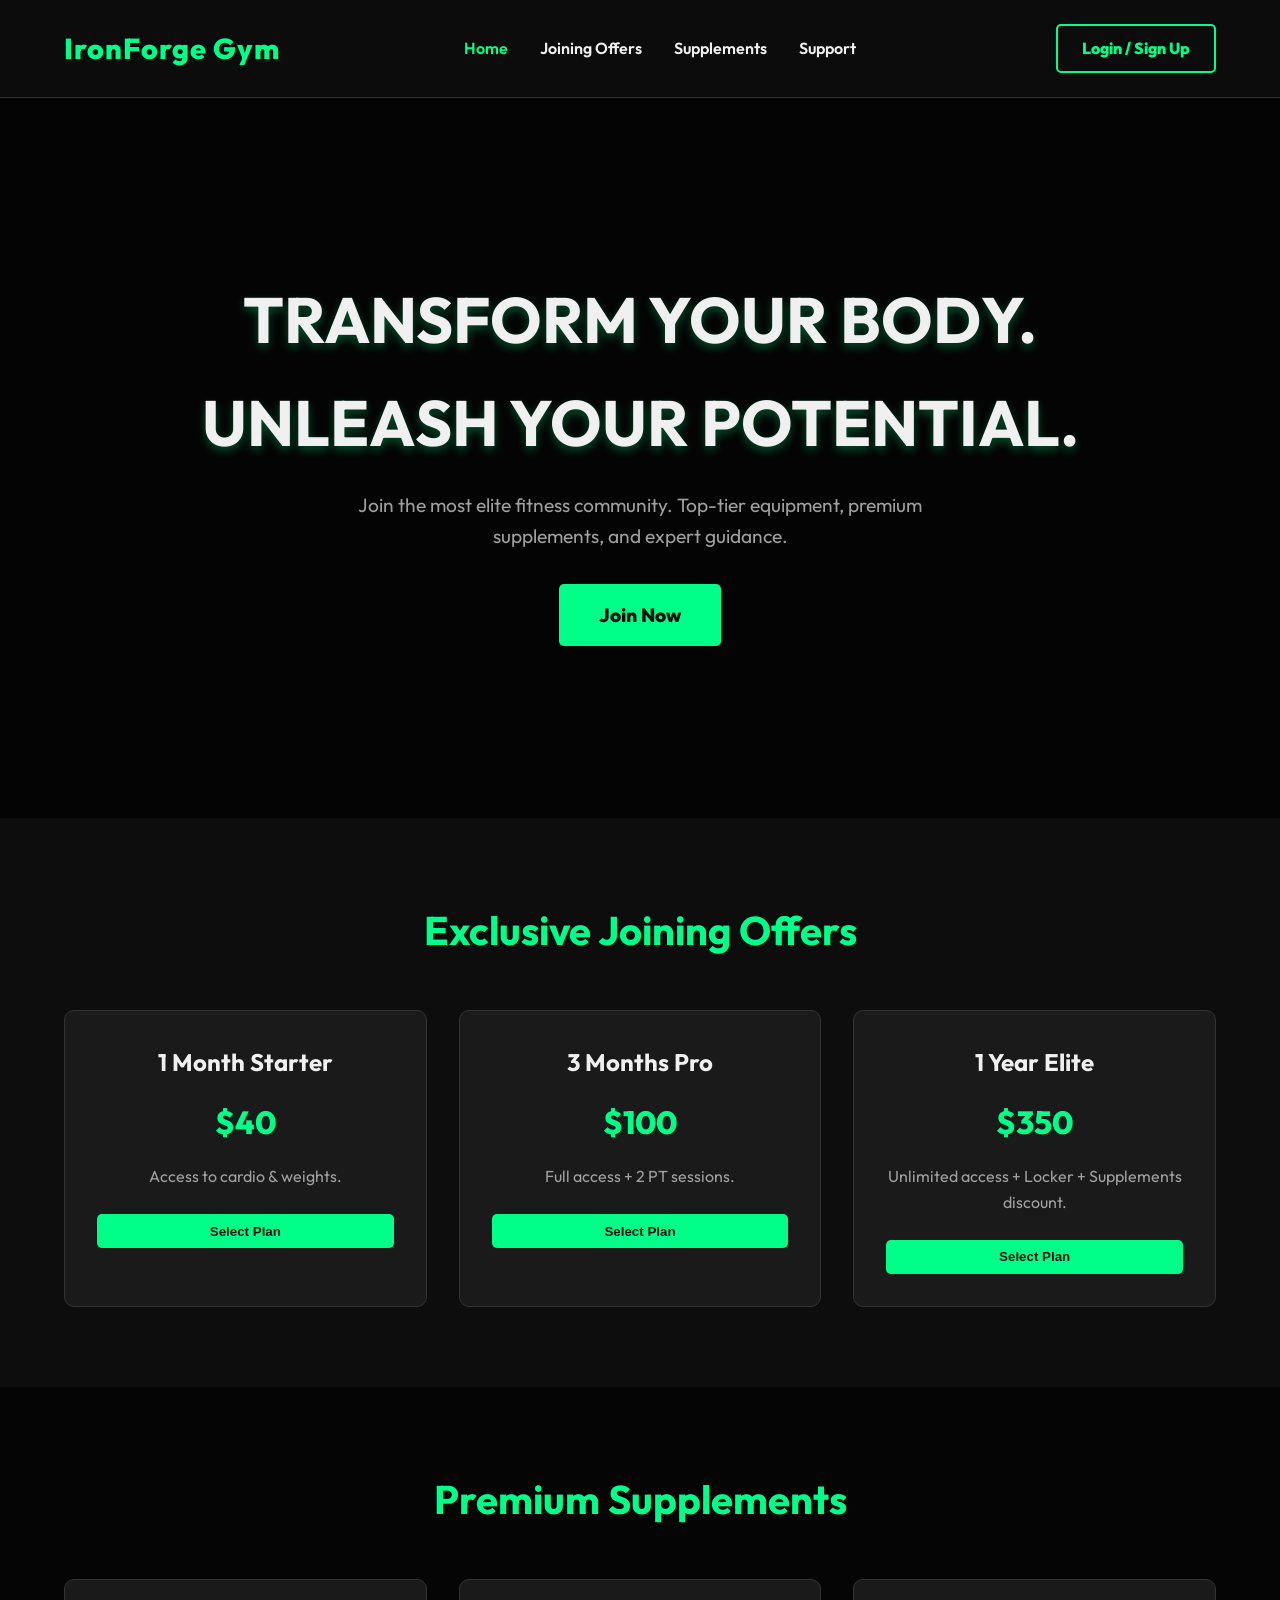
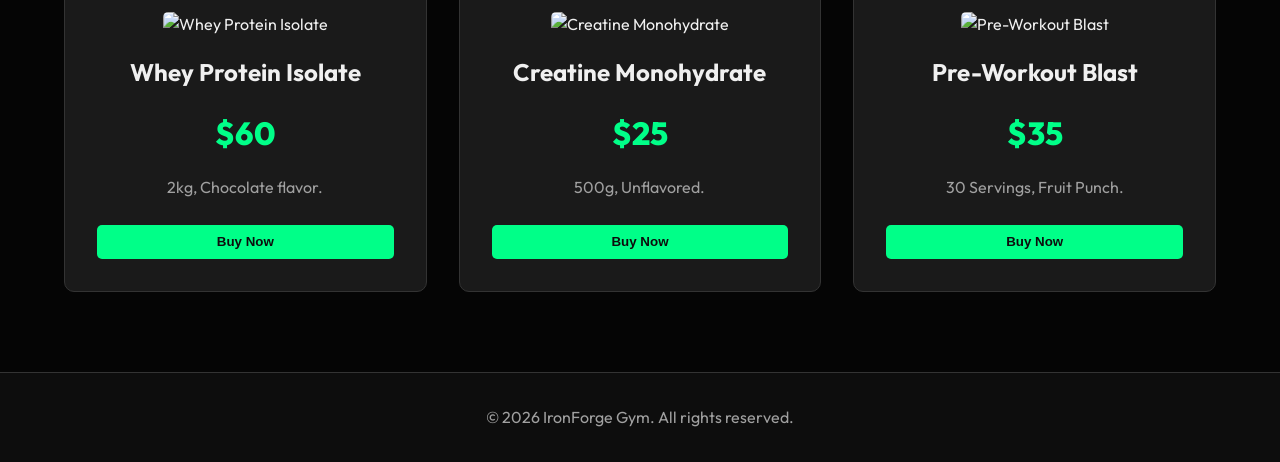
==== admin.html @ e82761b4 "main" ====
<!DOCTYPE html>
<html lang="en">
<head>
    <meta charset="UTF-8">
    <meta name="viewport" content="width=device-width, initial-scale=1.0">
    <title>Admin Dashboard - IronForge Gym</title>
    <link rel="stylesheet" href="css/style.css">
    <link href="https://fonts.googleapis.com/css2?family=Outfit:wght@300;400;600;800&display=swap" rel="stylesheet">
</head>
<body class="admin-body">
    <div class="sidebar">
        <div class="logo">Admin Panel</div>
        <ul class="admin-nav">
            <li><a href="#" class="active" data-target="orders">Manage Orders</a></li>
            <li><a href="#" data-target="offers">Manage Offers</a></li>
            <li><a href="#" data-target="members">Gym Members</a></li>
            <li><a href="#" data-target="support">Support Tickets</a></li>
        </ul>
        <a href="index.html" class="btn btn-outline" style="margin-top: 2rem; width: 100%; text-align: center;">Back to Site</a>
    </div>

    <div class="admin-content">
        <header class="admin-header">
            <h2>Dashboard</h2>
            <div class="stats">
                <div class="stat-box">Users: <span id="statUsers">0</span></div>
                <div class="stat-box">Orders: <span id="statOrders">0</span></div>
                <div class="stat-box">Tickets: <span id="statTickets">0</span></div>
            </div>
        </header>

        <!-- Orders Section -->
        <section id="orders" class="admin-section active">
            <h3>Supplement & Gym Joining Orders</h3>
            <div class="table-responsive">
                <table class="admin-table">
                    <thead>
                        <tr>
                            <th>Order ID</th>
                            <th>User</th>
                            <th>Type</th>
                            <th>Item Name</th>
                            <th>Status</th>
                            <th>Actions</th>
                        </tr>
                    </thead>
                    <tbody id="ordersTableBody">
                    </tbody>
                </table>
            </div>
        </section>

        <!-- Offers Section -->
        <section id="offers" class="admin-section">
            <h3>Manage Joining Offers</h3>
            <form id="addOfferForm" class="admin-form">
                <input type="text" id="offerTitle" placeholder="Offer Title (e.g. 3 Months Pro)" required>
                <input type="text" id="offerPrice" placeholder="Price (e.g. $100)" required>
                <input type="text" id="offerDesc" placeholder="Description" required>
                <button type="submit" class="btn">Add Offer</button>
            </form>
            <div class="grid" id="adminOffersGrid">
            </div>
        </section>

        <!-- Members Section -->
        <section id="members" class="admin-section">
            <h3>Gym Members (Users)</h3>
            <div class="table-responsive">
                <table class="admin-table">
                    <thead>
                        <tr>
                            <th>User ID</th>
                            <th>Name</th>
                            <th>Email</th>
                            <th>Role</th>
                        </tr>
                    </thead>
                    <tbody id="membersTableBody">
                    </tbody>
                </table>
            </div>
        </section>

        <!-- Support Section -->
        <section id="support" class="admin-section">
            <h3>Support Tickets</h3>
            <div class="table-responsive">
                <table class="admin-table">
                    <thead>
                        <tr>
                            <th>Ticket ID</th>
                            <th>User Name</th>
                            <th>Subject</th>
                            <th>Message</th>
                            <th>Status</th>
                            <th>Actions</th>
                        </tr>
                    </thead>
                    <tbody id="supportTableBody">
                    </tbody>
                </table>
            </div>
        </section>
    </div>

    <script src="js/db.js"></script>
    <script src="js/admin.js"></script>
</body>
</html>
---- css/style.css ----
/* CSS Variables for Theme */
:root {
    --bg-color: #0d0d0d;
    --bg-darker: #050505;
    --bg-card: #1a1a1a;
    --text-main: #f0f0f0;
    --text-muted: #a0a0a0;
    --accent: #00ff88;
    --accent-hover: #00cc6a;
    --danger: #ff4444;
    --font: 'Outfit', sans-serif;
}

* {
    margin: 0;
    padding: 0;
    box-sizing: border-box;
}

body {
    font-family: var(--font);
    background-color: var(--bg-color);
    color: var(--text-main);
    line-height: 1.6;
}

a {
    text-decoration: none;
    color: inherit;
}

/* Navbar */
.navbar {
    display: flex;
    justify-content: space-between;
    align-items: center;
    padding: 1.5rem 5%;
    background-color: rgba(13, 13, 13, 0.9);
    position: sticky;
    top: 0;
    z-index: 100;
    backdrop-filter: blur(10px);
    border-bottom: 1px solid #333;
}

.logo {
    font-size: 1.8rem;
    font-weight: 800;
    color: var(--accent);
    letter-spacing: 1px;
}

.nav-links {
    list-style: none;
    display: flex;
    gap: 2rem;
}

.nav-links a {
    font-weight: 600;
    transition: color 0.3s ease;
}

.nav-links a:hover, .nav-links a.active {
    color: var(--accent);
}

.nav-actions {
    display: flex;
    align-items: center;
    gap: 1rem;
}

#userInfo {
    font-weight: 600;
    color: var(--accent);
}

/* Buttons */
.btn {
    background-color: var(--accent);
    color: var(--bg-color);
    padding: 0.6rem 1.5rem;
    border: none;
    border-radius: 5px;
    font-weight: 800;
    cursor: pointer;
    transition: all 0.3s ease;
    display: inline-block;
}

.btn:hover {
    background-color: var(--accent-hover);
    transform: translateY(-2px);
}

.btn-outline {
    background-color: transparent;
    color: var(--accent);
    border: 2px solid var(--accent);
}

.btn-outline:hover {
    background-color: var(--accent);
    color: var(--bg-color);
}

.btn-large {
    padding: 1rem 2.5rem;
    font-size: 1.2rem;
}

.btn-full {
    width: 100%;
}

.btn-danger {
    background-color: var(--danger);
    color: white;
}

.btn-danger:hover {
    background-color: #cc0000;
}

/* Hero Section */
.hero {
    height: 80vh;
    display: flex;
    align-items: center;
    justify-content: center;
    text-align: center;
    background: linear-gradient(rgba(0,0,0,0.7), rgba(0,0,0,0.7)), url('https://images.unsplash.com/photo-1534438327276-14e5300c3a48?q=80&w=1470&auto=format&fit=crop') center/cover;
}

.hero h1 {
    font-size: 4rem;
    margin-bottom: 1rem;
    text-transform: uppercase;
    text-shadow: 0 4px 10px rgba(0, 255, 136, 0.3);
}

.hero p {
    font-size: 1.2rem;
    color: var(--text-muted);
    margin-bottom: 2rem;
    max-width: 600px;
    margin-left: auto;
    margin-right: auto;
}

/* Sections & Grids */
.section {
    padding: 5rem 5%;
}

.bg-darker {
    background-color: var(--bg-darker);
}

.section-title {
    text-align: center;
    font-size: 2.5rem;
    margin-bottom: 3rem;
    color: var(--accent);
}

.grid {
    display: grid;
    grid-template-columns: repeat(auto-fit, minmax(300px, 1fr));
    gap: 2rem;
}

/* Cards */
.card {
    background-color: var(--bg-card);
    border-radius: 10px;
    padding: 2rem;
    text-align: center;
    transition: transform 0.3s ease, box-shadow 0.3s ease;
    border: 1px solid #333;
}

.card:hover {
    transform: translateY(-10px);
    box-shadow: 0 10px 20px rgba(0, 255, 136, 0.1);
    border-color: var(--accent);
}

.card h3 {
    font-size: 1.5rem;
    margin-bottom: 1rem;
}

.card .price {
    font-size: 2rem;
    color: var(--accent);
    font-weight: 800;
    margin-bottom: 1rem;
}

.card p {
    color: var(--text-muted);
    margin-bottom: 1.5rem;
}

.card img {
    width: 100%;
    height: 200px;
    object-fit: cover;
    border-radius: 5px;
    margin-bottom: 1rem;
}

/* Auth Page */
.center-content {
    display: flex;
    align-items: center;
    justify-content: center;
    min-height: 100vh;
}

.auth-container, .support-container {
    background-color: var(--bg-card);
    padding: 3rem;
    border-radius: 10px;
    width: 100%;
    max-width: 450px;
    box-shadow: 0 0 30px rgba(0,0,0,0.5);
    border: 1px solid #333;
}

.tabs {
    display: flex;
    margin-bottom: 2rem;
    border-bottom: 1px solid #333;
}

.tab-btn {
    flex: 1;
    background: none;
    border: none;
    color: var(--text-muted);
    padding: 1rem;
    font-size: 1.1rem;
    cursor: pointer;
    transition: 0.3s;
}

.tab-btn.active {
    color: var(--accent);
    border-bottom: 2px solid var(--accent);
}

.auth-form {
    display: none;
}

.auth-form.active {
    display: block;
}

.form-group {
    margin-bottom: 1.5rem;
}

.form-group label {
    display: block;
    margin-bottom: 0.5rem;
    color: var(--text-muted);
}

.form-group input, .form-group textarea {
    width: 100%;
    padding: 0.8rem;
    background-color: var(--bg-darker);
    border: 1px solid #333;
    color: var(--text-main);
    border-radius: 5px;
    font-family: var(--font);
}

.form-group input:focus, .form-group textarea:focus {
    outline: none;
    border-color: var(--accent);
}

.error-msg {
    color: var(--danger);
    margin-top: 1rem;
    text-align: center;
}

.success-msg {
    color: var(--accent);
    margin-top: 1rem;
    text-align: center;
}

.back-link {
    display: block;
    text-align: center;
    margin-top: 2rem;
    color: var(--text-muted);
}

.back-link:hover {
    color: var(--accent);
}

/* Admin Layout */
.admin-body {
    display: flex;
    min-height: 100vh;
    background-color: var(--bg-darker);
}

.sidebar {
    width: 250px;
    background-color: var(--bg-card);
    padding: 2rem;
    border-right: 1px solid #333;
}

.admin-nav {
    list-style: none;
    margin-top: 3rem;
}

.admin-nav li {
    margin-bottom: 1rem;
}

.admin-nav a {
    display: block;
    padding: 1rem;
    border-radius: 5px;
    color: var(--text-muted);
    transition: 0.3s;
}

.admin-nav a:hover, .admin-nav a.active {
    background-color: rgba(0, 255, 136, 0.1);
    color: var(--accent);
}

.admin-content {
    flex: 1;
    padding: 3rem;
    overflow-y: auto;
}

.admin-header {
    margin-bottom: 3rem;
}

.stats {
    display: flex;
    gap: 2rem;
    margin-top: 1rem;
}

.stat-box {
    background-color: var(--bg-card);
    padding: 1.5rem;
    border-radius: 10px;
    border: 1px solid #333;
    flex: 1;
    font-size: 1.2rem;
    color: var(--text-muted);
}

.stat-box span {
    display: block;
    font-size: 2.5rem;
    color: var(--accent);
    font-weight: 800;
    margin-top: 0.5rem;
}

.admin-section {
    display: none;
}

.admin-section.active {
    display: block;
}

.admin-table {
    width: 100%;
    border-collapse: collapse;
    margin-top: 1rem;
}

.admin-table th, .admin-table td {
    padding: 1rem;
    text-align: left;
    border-bottom: 1px solid #333;
}

.admin-table th {
    color: var(--text-muted);
    font-weight: 600;
}

.admin-table tr:hover {
    background-color: rgba(255,255,255,0.02);
}

.admin-form {
    display: flex;
    gap: 1rem;
    margin-bottom: 2rem;
    background: var(--bg-card);
    padding: 1.5rem;
    border-radius: 10px;
    border: 1px solid #333;
}

.admin-form input {
    flex: 1;
    padding: 0.8rem;
    background-color: var(--bg-darker);
    border: 1px solid #333;
    color: var(--text-main);
    border-radius: 5px;
}

/* Footer */
footer {
    text-align: center;
    padding: 2rem;
    border-top: 1px solid #333;
    color: var(--text-muted);
}
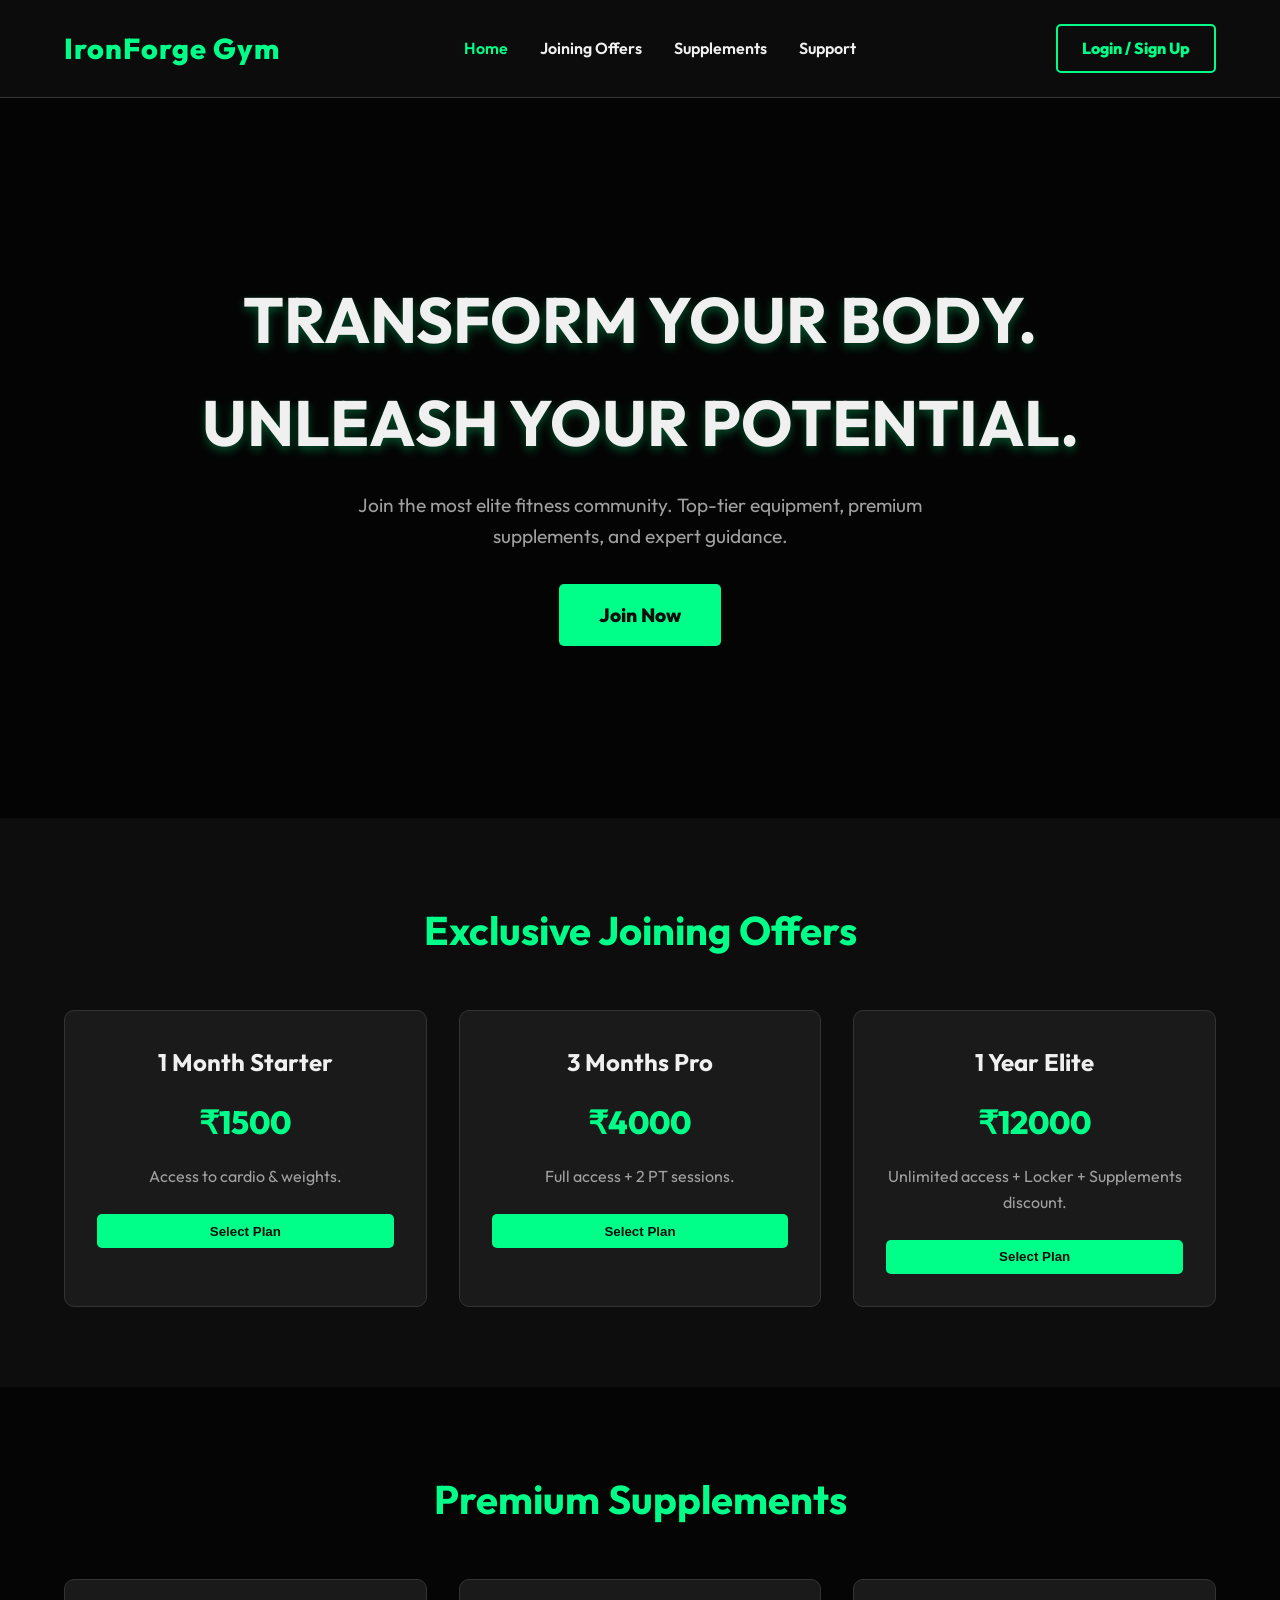
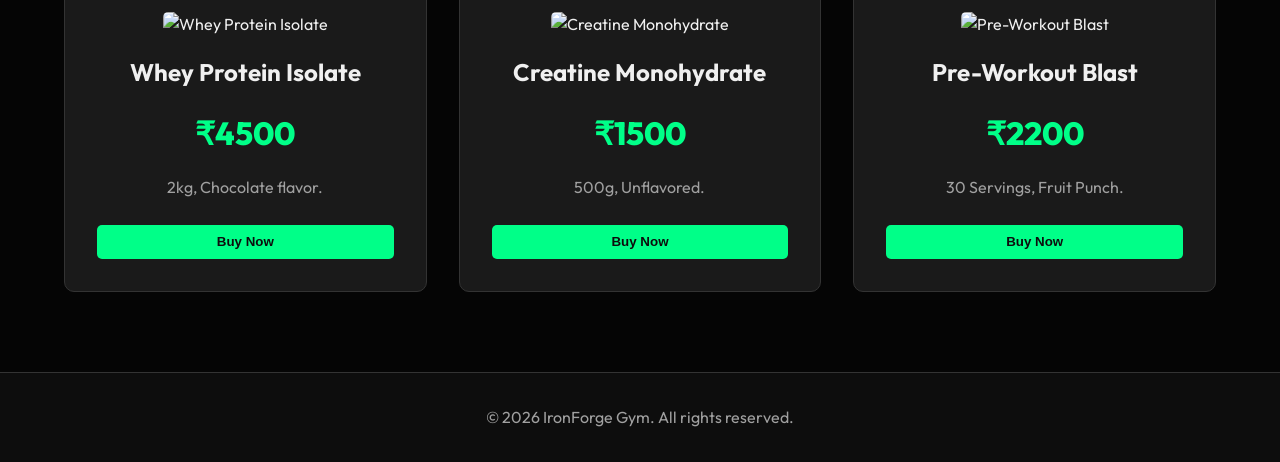
==== commit d2a1d5c6: "currency matters" ====
--- a/admin.html
+++ b/admin.html
@@ -13,6 +13,7 @@
         <ul class="admin-nav">
             <li><a href="#" class="active" data-target="orders">Manage Orders</a></li>
             <li><a href="#" data-target="offers">Manage Offers</a></li>
+            <li><a href="#" data-target="supplements">Manage Supplements</a></li>
             <li><a href="#" data-target="members">Gym Members</a></li>
             <li><a href="#" data-target="support">Support Tickets</a></li>
         </ul>
@@ -55,11 +56,25 @@
             <h3>Manage Joining Offers</h3>
             <form id="addOfferForm" class="admin-form">
                 <input type="text" id="offerTitle" placeholder="Offer Title (e.g. 3 Months Pro)" required>
-                <input type="text" id="offerPrice" placeholder="Price (e.g. $100)" required>
+                <input type="text" id="offerPrice" placeholder="Price (e.g. ₹1500)" required>
                 <input type="text" id="offerDesc" placeholder="Description" required>
                 <button type="submit" class="btn">Add Offer</button>
             </form>
             <div class="grid" id="adminOffersGrid">
+            </div>
+        </section>
+
+        <!-- Supplements Section -->
+        <section id="supplements" class="admin-section">
+            <h3>Manage Supplements</h3>
+            <form id="addSupplementForm" class="admin-form">
+                <input type="text" id="suppTitle" placeholder="Product Name" required>
+                <input type="text" id="suppPrice" placeholder="Price (e.g. ₹2500)" required>
+                <input type="text" id="suppDesc" placeholder="Description" required>
+                <input type="url" id="suppImg" placeholder="Image URL" required>
+                <button type="submit" class="btn">Add Product</button>
+            </form>
+            <div class="grid" id="adminSupplementsGrid">
             </div>
         </section>
 
